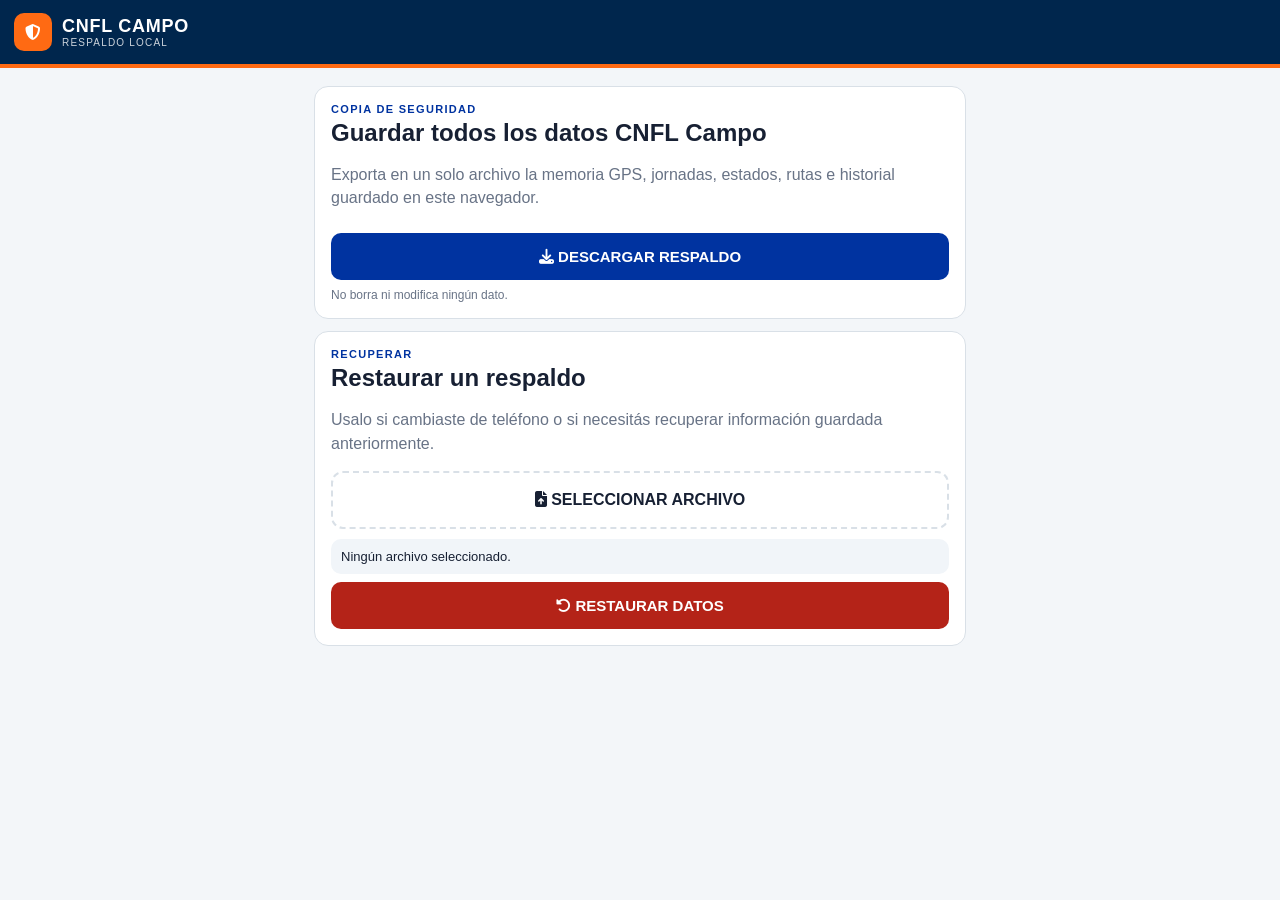
==== backup.html @ f6407574 "Add CNFL Campo backup screen" ====
<!DOCTYPE html>
<html lang="es">
<head>
<meta charset="UTF-8">
<meta name="viewport" content="width=device-width,initial-scale=1,viewport-fit=cover">
<title>CNFL Campo · Respaldo</title>
<meta name="theme-color" content="#00264D">
<link rel="stylesheet" href="campo.css?v=20261019-1">
<link rel="stylesheet" href="https://cdnjs.cloudflare.com/ajax/libs/font-awesome/6.5.0/css/all.min.css">
<style>
.back-shell{max-width:680px;margin:auto;padding:18px 14px 90px}.back-card{background:#fff;border:1px solid var(--line);border-radius:14px;padding:16px;margin-bottom:12px}.back-card h2{margin:4px 0 8px}.back-card p{color:var(--muted);line-height:1.45}.big-btn{width:100%;border:0;border-radius:10px;padding:15px;font-weight:900;font-size:15px;margin-top:8px}.primary{background:var(--blue);color:#fff}.danger{background:#B42318;color:#fff}.file-label{display:block;border:2px dashed var(--line);padding:18px;border-radius:12px;text-align:center;font-weight:800;cursor:pointer}.meta{font-size:12px;color:var(--muted);margin-top:8px}.status{padding:10px;border-radius:10px;background:#F1F5F9;margin-top:10px;font-size:13px}
</style>
</head>
<body>
<header class="topbar">
  <a href="campo.html" class="menu-btn" style="display:grid;place-items:center;text-decoration:none"><i class="fa-solid fa-arrow-left"></i></a>
  <div class="brand"><div class="brand-mark"><i class="fa-solid fa-shield-halved"></i></div><div><div class="brand-name">CNFL <span>CAMPO</span></div><div class="brand-sub">RESPALDO LOCAL</div></div></div>
</header>
<main class="back-shell">
  <section class="back-card">
    <div class="eyebrow">COPIA DE SEGURIDAD</div>
    <h2>Guardar todos los datos CNFL Campo</h2>
    <p>Exporta en un solo archivo la memoria GPS, jornadas, estados, rutas e historial guardado en este navegador.</p>
    <button class="big-btn primary" onclick="exportBackup()"><i class="fa-solid fa-download"></i> DESCARGAR RESPALDO</button>
    <div class="meta">No borra ni modifica ningún dato.</div>
  </section>
  <section class="back-card">
    <div class="eyebrow">RECUPERAR</div>
    <h2>Restaurar un respaldo</h2>
    <p>Usalo si cambiaste de teléfono o si necesitás recuperar información guardada anteriormente.</p>
    <label class="file-label"><input id="restoreFile" type="file" accept=".json,application/json" hidden onchange="prepareRestore(event)"><i class="fa-solid fa-file-arrow-up"></i> SELECCIONAR ARCHIVO</label>
    <div id="restoreStatus" class="status">Ningún archivo seleccionado.</div>
    <button id="restoreBtn" class="big-btn danger" disabled onclick="restoreBackup()"><i class="fa-solid fa-rotate-left"></i> RESTAURAR DATOS</button>
  </section>
</main>
<script src="backup.js?v=20261019-1"></script>
</body>
</html>
---- campo.css ----
:root{--navy:#00264D;--blue:#0033A0;--orange:#FF6A13;--bg:#F3F6F9;--card:#fff;--text:#172033;--muted:#687386;--line:#D9E0E7}
*{box-sizing:border-box}body{margin:0;background:var(--bg);color:var(--text);font-family:Arial,Helvetica,sans-serif}
.topbar{height:68px;background:var(--navy);color:#fff;display:flex;align-items:center;gap:12px;padding:0 14px;border-bottom:4px solid var(--orange);position:sticky;top:0;z-index:20}
.menu-btn{width:44px;height:44px;border:0;background:rgba(255,255,255,.1);color:#fff;border-radius:10px;font-size:20px}.brand{display:flex;align-items:center;gap:10px;flex:1}.brand-mark{width:38px;height:38px;border-radius:10px;background:var(--orange);display:grid;place-items:center}.brand-name{font-size:18px;font-weight:900;letter-spacing:.04em}.brand-sub{font-size:10px;opacity:.8;letter-spacing:.12em}.status-dot{width:10px;height:10px;border-radius:50%;background:#35C46A;box-shadow:0 0 0 4px rgba(53,196,106,.15)}
.drawer{position:fixed;left:0;top:0;bottom:0;width:min(82vw,320px);background:#fff;z-index:40;transform:translateX(-102%);transition:.2s ease;box-shadow:12px 0 30px rgba(0,0,0,.18);padding:18px 12px;display:flex;flex-direction:column}.drawer.open{transform:translateX(0)}.drawer-head{font-size:11px;font-weight:800;color:var(--muted);letter-spacing:.12em;padding:10px}.drawer-link{display:flex;align-items:center;gap:12px;padding:14px 12px;border-radius:10px;text-decoration:none;color:var(--text);font-weight:800}.drawer-link i{width:24px;color:var(--blue)}.drawer-link.active{background:#EEF4FF;color:var(--blue)}.drawer-spacer{flex:1}.scrim{display:none;position:fixed;inset:0;background:rgba(0,0,0,.35);z-index:30}.scrim.show{display:block}
.shell{max-width:760px;margin:auto;padding:18px 14px 90px}.hero{padding:8px 2px 14px}.eyebrow{font-size:11px;font-weight:900;letter-spacing:.12em;color:var(--blue)}.hero h1{font-size:30px;margin:6px 0}.hero p,.safety-card p{margin:0;color:var(--muted);font-size:14px;line-height:1.45}
.module-grid{display:grid;gap:12px}.module-card{display:grid;grid-template-columns:54px 1fr 24px;align-items:center;gap:12px;background:var(--card);border:1px solid var(--line);border-radius:14px;padding:16px;text-decoration:none;color:var(--text);min-height:88px;box-shadow:0 3px 12px rgba(29,53,87,.05)}.module-card.featured{border:2px solid var(--orange)}.module-icon{width:54px;height:54px;border-radius:14px;background:#EEF4FF;color:var(--blue);display:grid;place-items:center;font-size:22px}.featured .module-icon{background:#FFF1E8;color:var(--orange)}.module-copy{display:flex;flex-direction:column;gap:4px}.module-copy strong{font-size:18px}.module-copy span{font-size:13px;color:var(--muted)}.module-card>i{color:#9AA6B2}.safety-card{margin-top:18px;background:var(--navy);color:#fff;border-radius:14px;padding:16px;display:flex;gap:14px;align-items:center;justify-content:space-between}.safety-card .eyebrow{color:#9DD5FF}.safety-card p{color:#D9E5F0;margin-top:5px}.backup-btn{white-space:nowrap;background:var(--orange);color:#fff;text-decoration:none;font-weight:900;padding:12px 14px;border-radius:10px;font-size:12px}
@media(min-width:900px){.menu-btn,.scrim{display:none!important}.drawer{transform:none;top:68px;width:250px;box-shadow:none;border-right:1px solid var(--line);z-index:10}.shell{margin-left:270px;max-width:850px}.module-grid{grid-template-columns:1fr 1fr}.drawer-head{padding-top:0}}
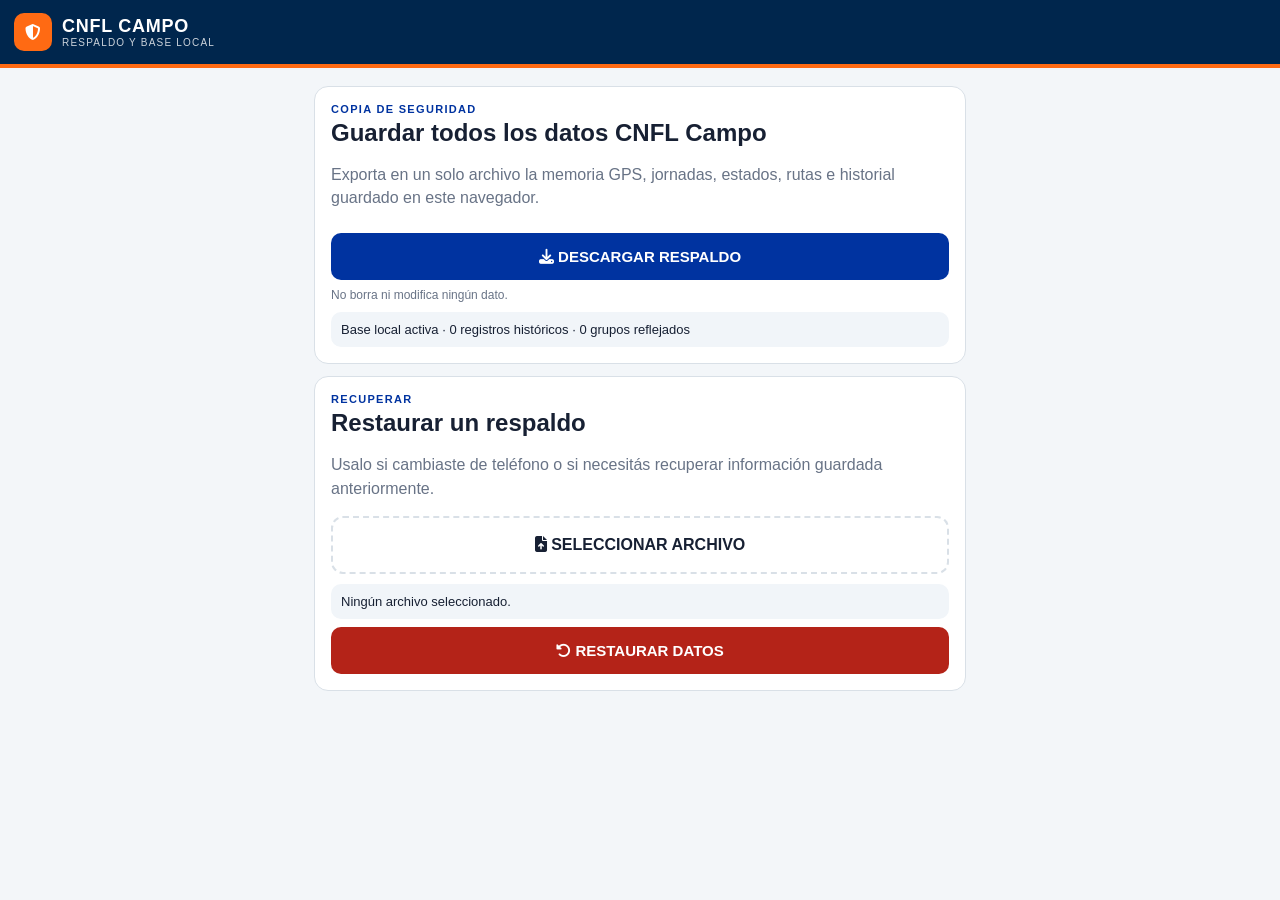
==== commit a8e152e3: "Show IndexedDB backup status" ====
--- a/backup.html
+++ b/backup.html
@@ -10,11 +10,12 @@
 <style>
 .back-shell{max-width:680px;margin:auto;padding:18px 14px 90px}.back-card{background:#fff;border:1px solid var(--line);border-radius:14px;padding:16px;margin-bottom:12px}.back-card h2{margin:4px 0 8px}.back-card p{color:var(--muted);line-height:1.45}.big-btn{width:100%;border:0;border-radius:10px;padding:15px;font-weight:900;font-size:15px;margin-top:8px}.primary{background:var(--blue);color:#fff}.danger{background:#B42318;color:#fff}.file-label{display:block;border:2px dashed var(--line);padding:18px;border-radius:12px;text-align:center;font-weight:800;cursor:pointer}.meta{font-size:12px;color:var(--muted);margin-top:8px}.status{padding:10px;border-radius:10px;background:#F1F5F9;margin-top:10px;font-size:13px}
 </style>
+  <script src="data-store.js?v=20261019-1"></script>
 </head>
 <body>
 <header class="topbar">
   <a href="campo.html" class="menu-btn" style="display:grid;place-items:center;text-decoration:none"><i class="fa-solid fa-arrow-left"></i></a>
-  <div class="brand"><div class="brand-mark"><i class="fa-solid fa-shield-halved"></i></div><div><div class="brand-name">CNFL <span>CAMPO</span></div><div class="brand-sub">RESPALDO LOCAL</div></div></div>
+  <div class="brand"><div class="brand-mark"><i class="fa-solid fa-shield-halved"></i></div><div><div class="brand-name">CNFL <span>CAMPO</span></div><div class="brand-sub">RESPALDO Y BASE LOCAL</div></div></div>
 </header>
 <main class="back-shell">
   <section class="back-card">
@@ -23,6 +24,7 @@
     <p>Exporta en un solo archivo la memoria GPS, jornadas, estados, rutas e historial guardado en este navegador.</p>
     <button class="big-btn primary" onclick="exportBackup()"><i class="fa-solid fa-download"></i> DESCARGAR RESPALDO</button>
     <div class="meta">No borra ni modifica ningún dato.</div>
+    <div id="databaseStatus" class="status">Verificando base histórica…</div>
   </section>
   <section class="back-card">
     <div class="eyebrow">RECUPERAR</div>
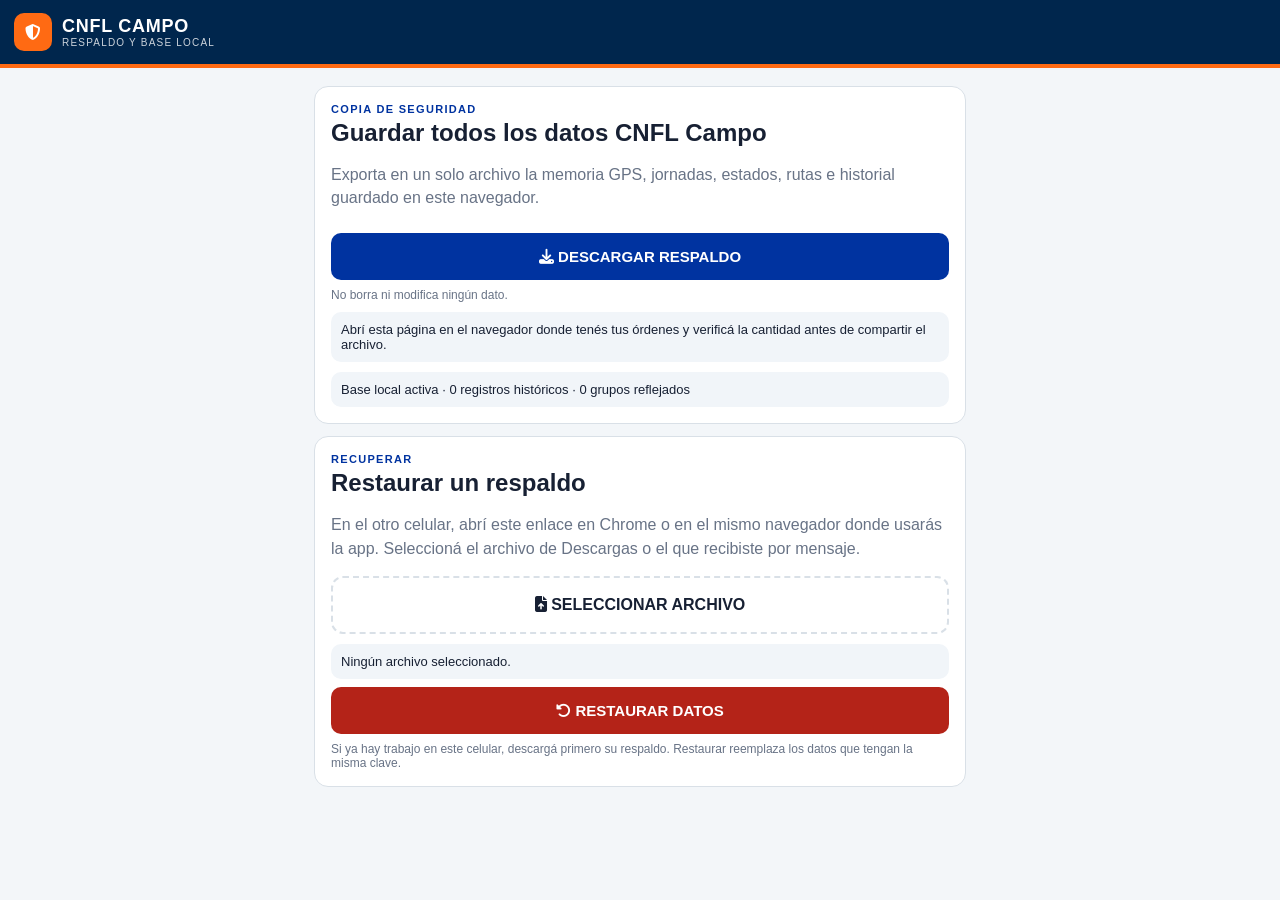
==== commit e3c00c5f: "Make mobile backup transfer verifiable and recoverable" ====
--- a/backup.html
+++ b/backup.html
@@ -1,6 +1,7 @@
 <!DOCTYPE html>
 <html lang="es">
 <head>
+  <meta name="robots" content="noindex,nofollow,noarchive" />
 <meta charset="UTF-8">
 <meta name="viewport" content="width=device-width,initial-scale=1,viewport-fit=cover">
 <title>CNFL Campo · Respaldo</title>
@@ -8,7 +9,7 @@
 <link rel="stylesheet" href="campo.css?v=20261019-1">
 <link rel="stylesheet" href="https://cdnjs.cloudflare.com/ajax/libs/font-awesome/6.5.0/css/all.min.css">
 <style>
-.back-shell{max-width:680px;margin:auto;padding:18px 14px 90px}.back-card{background:#fff;border:1px solid var(--line);border-radius:14px;padding:16px;margin-bottom:12px}.back-card h2{margin:4px 0 8px}.back-card p{color:var(--muted);line-height:1.45}.big-btn{width:100%;border:0;border-radius:10px;padding:15px;font-weight:900;font-size:15px;margin-top:8px}.primary{background:var(--blue);color:#fff}.danger{background:#B42318;color:#fff}.file-label{display:block;border:2px dashed var(--line);padding:18px;border-radius:12px;text-align:center;font-weight:800;cursor:pointer}.meta{font-size:12px;color:var(--muted);margin-top:8px}.status{padding:10px;border-radius:10px;background:#F1F5F9;margin-top:10px;font-size:13px}
+.back-shell{max-width:680px;margin:auto;padding:18px 14px 90px}.back-card{background:#fff;border:1px solid var(--line);border-radius:14px;padding:16px;margin-bottom:12px}.back-card h2{margin:4px 0 8px}.back-card p{color:var(--muted);line-height:1.45}.big-btn{width:100%;border:0;border-radius:10px;padding:15px;font-weight:900;font-size:15px;margin-top:8px}.primary{background:var(--blue);color:#fff}.danger{background:#B42318;color:#fff}.file-label{display:block;border:2px dashed var(--line);padding:18px;border-radius:12px;text-align:center;font-weight:800;cursor:pointer}.meta{font-size:12px;color:var(--muted);margin-top:8px}.status{padding:10px;border-radius:10px;background:#F1F5F9;margin-top:10px;font-size:13px;overflow-wrap:anywhere}.status.error{background:#FEF3F2;color:#912018}.status.success{background:#E7F6EC;color:#075A3C}.next-link{display:none;margin-top:12px;text-align:center;color:var(--blue);font-weight:800}
 </style>
   <script src="data-store.js?v=20261019-1"></script>
 </head>
@@ -24,17 +25,20 @@
     <p>Exporta en un solo archivo la memoria GPS, jornadas, estados, rutas e historial guardado en este navegador.</p>
     <button class="big-btn primary" onclick="exportBackup()"><i class="fa-solid fa-download"></i> DESCARGAR RESPALDO</button>
     <div class="meta">No borra ni modifica ningún dato.</div>
+    <div id="exportStatus" class="status" role="status">Abrí esta página en el navegador donde tenés tus órdenes y verificá la cantidad antes de compartir el archivo.</div>
     <div id="databaseStatus" class="status">Verificando base histórica…</div>
   </section>
   <section class="back-card">
     <div class="eyebrow">RECUPERAR</div>
     <h2>Restaurar un respaldo</h2>
-    <p>Usalo si cambiaste de teléfono o si necesitás recuperar información guardada anteriormente.</p>
-    <label class="file-label"><input id="restoreFile" type="file" accept=".json,application/json" hidden onchange="prepareRestore(event)"><i class="fa-solid fa-file-arrow-up"></i> SELECCIONAR ARCHIVO</label>
-    <div id="restoreStatus" class="status">Ningún archivo seleccionado.</div>
+    <p>En el otro celular, abrí este enlace en Chrome o en el mismo navegador donde usarás la app. Seleccioná el archivo de Descargas o el que recibiste por mensaje.</p>
+    <label class="file-label"><input id="restoreFile" type="file" hidden onchange="prepareRestore(event)"><i class="fa-solid fa-file-arrow-up"></i> SELECCIONAR ARCHIVO</label>
+    <div id="restoreStatus" class="status" role="status">Ningún archivo seleccionado.</div>
     <button id="restoreBtn" class="big-btn danger" disabled onclick="restoreBackup()"><i class="fa-solid fa-rotate-left"></i> RESTAURAR DATOS</button>
+    <a class="next-link" id="afterRestore" href="campo.html">ABRIR MIS TRABAJOS →</a>
+    <div class="meta">Si ya hay trabajo en este celular, descargá primero su respaldo. Restaurar reemplaza los datos que tengan la misma clave.</div>
   </section>
 </main>
-<script src="backup.js?v=20261019-1"></script>
+<script src="backup.js?v=20261028-2"></script>
 </body>
-</html>+</html>
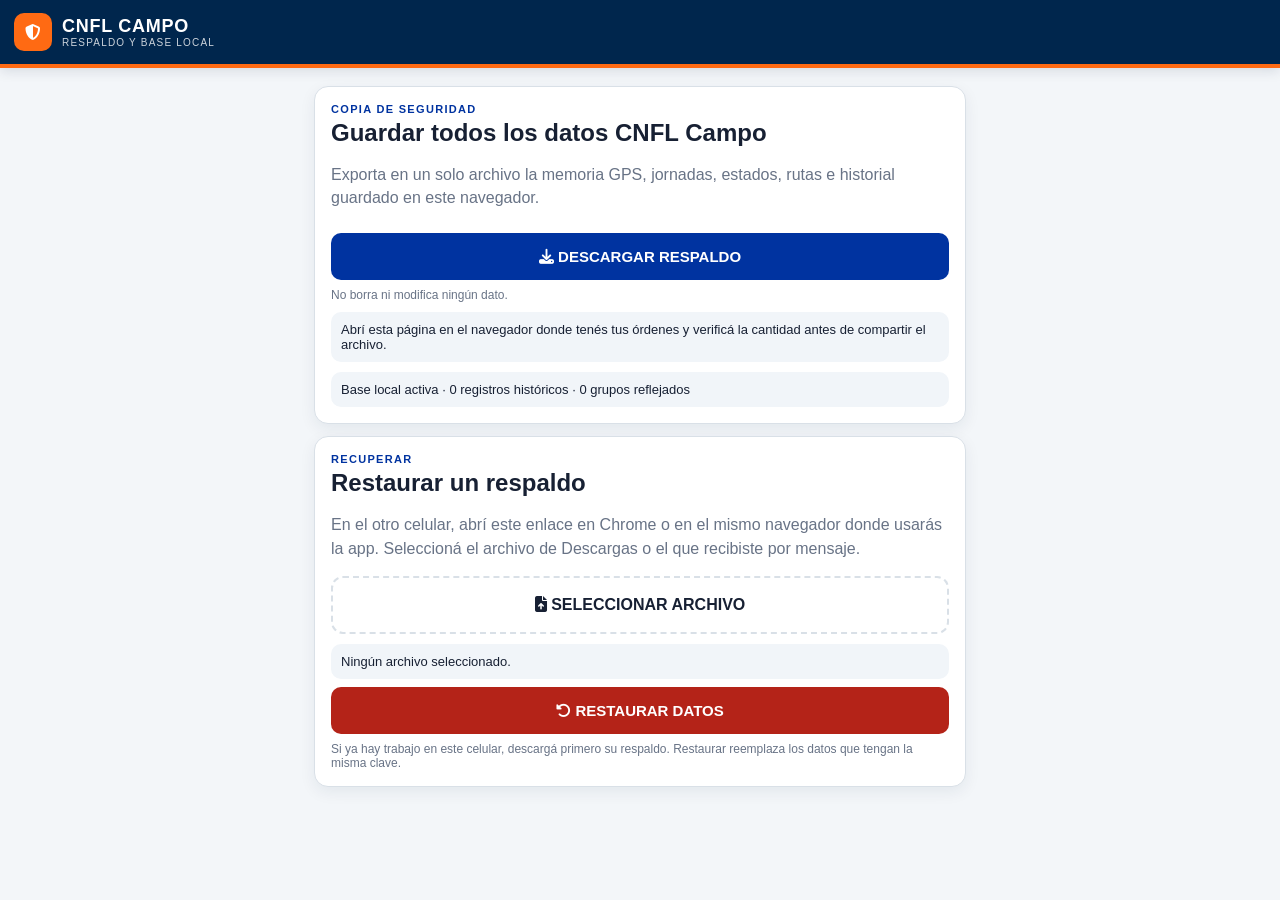
==== commit 65ee25d2: "Unify mobile work screens and simplify cuts closeout" ====
--- a/backup.html
+++ b/backup.html
@@ -7,13 +7,14 @@
 <title>CNFL Campo · Respaldo</title>
 <meta name="theme-color" content="#00264D">
 <link rel="stylesheet" href="campo.css?v=20261019-1">
+<link rel="stylesheet" href="campo-shell.css?v=20261028-design1">
 <link rel="stylesheet" href="https://cdnjs.cloudflare.com/ajax/libs/font-awesome/6.5.0/css/all.min.css">
 <style>
 .back-shell{max-width:680px;margin:auto;padding:18px 14px 90px}.back-card{background:#fff;border:1px solid var(--line);border-radius:14px;padding:16px;margin-bottom:12px}.back-card h2{margin:4px 0 8px}.back-card p{color:var(--muted);line-height:1.45}.big-btn{width:100%;border:0;border-radius:10px;padding:15px;font-weight:900;font-size:15px;margin-top:8px}.primary{background:var(--blue);color:#fff}.danger{background:#B42318;color:#fff}.file-label{display:block;border:2px dashed var(--line);padding:18px;border-radius:12px;text-align:center;font-weight:800;cursor:pointer}.meta{font-size:12px;color:var(--muted);margin-top:8px}.status{padding:10px;border-radius:10px;background:#F1F5F9;margin-top:10px;font-size:13px;overflow-wrap:anywhere}.status.error{background:#FEF3F2;color:#912018}.status.success{background:#E7F6EC;color:#075A3C}.next-link{display:none;margin-top:12px;text-align:center;color:var(--blue);font-weight:800}
 </style>
-  <script src="data-store.js?v=20261019-1"></script>
+  <script src="data-store.js?v=20261028-memory1"></script>
 </head>
-<body>
+<body class="cnfl-design">
 <header class="topbar">
   <a href="campo.html" class="menu-btn" style="display:grid;place-items:center;text-decoration:none"><i class="fa-solid fa-arrow-left"></i></a>
   <div class="brand"><div class="brand-mark"><i class="fa-solid fa-shield-halved"></i></div><div><div class="brand-name">CNFL <span>CAMPO</span></div><div class="brand-sub">RESPALDO Y BASE LOCAL</div></div></div>
@@ -39,6 +40,6 @@
     <div class="meta">Si ya hay trabajo en este celular, descargá primero su respaldo. Restaurar reemplaza los datos que tengan la misma clave.</div>
   </section>
 </main>
-<script src="backup.js?v=20261028-2"></script>
+<script src="backup.js?v=20261028-memory1"></script>
 </body>
 </html>
--- a/campo-shell.css
+++ b/campo-shell.css
@@ -0,0 +1,151 @@
+/* CNFL Campo · shell unificado para módulos existentes */
+:root{
+  --cnfl-shell-navy:#00264D;
+  --cnfl-shell-blue:#0033A0;
+  --cnfl-shell-orange:#FF6A13;
+  --cnfl-shell-bg:#F3F6F9;
+  --cnfl-shell-line:#D9E0E7;
+  --cnfl-shell-text:#172033;
+  --cnfl-shell-muted:#687386;
+}
+body.cnfl-unified{background:var(--cnfl-shell-bg)!important}
+.cnfl-global-menu{
+  position:fixed!important;left:10px!important;top:10px!important;z-index:1200!important;width:44px!important;height:44px!important;
+  border:1px solid rgba(255,255,255,.18)!important;border-radius:10px!important;
+  background:#07355F!important;color:#fff!important;display:grid!important;place-items:center!important;
+  font-size:22px!important;font-weight:900!important;line-height:1!important;padding:0!important;
+  box-shadow:0 2px 10px rgba(0,0,0,.24)!important;visibility:visible!important;opacity:1!important
+}
+.cnfl-global-drawer{
+  position:fixed;left:0;top:0;bottom:0;z-index:1100;width:min(84vw,320px);background:#fff;
+  transform:translateX(-104%);transition:transform .18s ease;box-shadow:14px 0 34px rgba(0,0,0,.22);
+  padding:18px 12px;display:flex;flex-direction:column;color:var(--cnfl-shell-text)
+}
+.cnfl-global-drawer.open{transform:translateX(0)}
+.cnfl-global-drawer .drawer-brand{display:flex;align-items:center;gap:10px;padding:4px 8px 18px}
+.cnfl-global-drawer .drawer-logo{width:38px;height:38px;border-radius:10px;background:var(--cnfl-shell-orange);color:#fff;display:grid;place-items:center}
+.cnfl-global-drawer .drawer-title{font-weight:900;font-size:17px;color:var(--cnfl-shell-navy)}
+.cnfl-global-drawer .drawer-sub{font-size:10px;letter-spacing:.10em;color:var(--cnfl-shell-muted);margin-top:2px}
+.cnfl-global-drawer .drawer-label{font-size:10px;font-weight:900;letter-spacing:.12em;color:var(--cnfl-shell-muted);padding:8px 10px}
+.cnfl-global-drawer a{display:flex;align-items:center;gap:12px;padding:14px 12px;margin:2px 0;border-radius:10px;text-decoration:none;color:var(--cnfl-shell-text);font-weight:800;font-size:15px}
+.cnfl-global-drawer a i{width:24px;text-align:center;color:var(--cnfl-shell-blue)}
+.cnfl-global-drawer a.active{background:#EEF4FF;color:var(--cnfl-shell-blue)}
+.cnfl-global-drawer .drawer-spacer{flex:1}
+.cnfl-global-scrim{position:fixed;inset:0;z-index:1050;background:rgba(0,0,0,.38);display:none}
+.cnfl-global-scrim.show{display:block}
+
+/* Quita el selector antiguo CORTES/LECTURA: ahora se cambia desde el menú lateral */
+body.cnfl-unified .mode-switch{display:none!important}
+
+/* Header consistente sin tocar la lógica propia de cada módulo */
+body.cnfl-module-cortes .app-header{
+  min-height:68px!important;background:var(--cnfl-shell-navy)!important;border-bottom:4px solid var(--cnfl-shell-orange)!important;
+  padding-left:64px!important
+}
+body.cnfl-module-cortes .brand-icon{background:var(--cnfl-shell-orange)!important}
+body.cnfl-module-cortes .brand-text p{letter-spacing:.08em!important}
+body.cnfl-module-demanda .topbar{
+  min-height:68px!important;background:var(--cnfl-shell-navy)!important;border-bottom:4px solid var(--cnfl-shell-orange)!important;
+  padding-left:64px!important
+}
+body.cnfl-module-demanda .brand-mark{background:var(--cnfl-shell-orange)!important}
+body.cnfl-module-demanda .brand-sub{letter-spacing:.08em!important}
+body.cnfl-module-residencial .topbar,
+body.cnfl-module-notificaciones .topbar{
+  min-height:68px!important;background:var(--cnfl-shell-navy)!important;border-bottom:4px solid var(--cnfl-shell-orange)!important;
+  padding-left:64px!important
+}
+body.cnfl-module-residencial .brand-mark{background:var(--cnfl-shell-orange)!important}
+body.cnfl-module-residencial .brand-sub{letter-spacing:.08em!important}
+
+/* Simplificación visual: menos ruido, controles grandes */
+body.cnfl-unified button,
+body.cnfl-unified a[class*="btn"]{min-height:44px}
+body.cnfl-module-cortes .main-container,
+body.cnfl-module-demanda .shell{max-width:760px!important;margin-left:auto!important;margin-right:auto!important}
+body.cnfl-module-cortes .quick-stats-bar,
+body.cnfl-module-demanda .stats-grid{border-radius:12px!important;overflow:hidden}
+body.cnfl-module-cortes .card-panel,
+body.cnfl-module-demanda .summary-card,
+body.cnfl-module-demanda .route-head{border-radius:12px!important}
+
+/* Etiqueta clara del módulo actual */
+.cnfl-module-chip{
+  position:sticky;top:0;z-index:8;background:#fff;border-bottom:1px solid var(--cnfl-shell-line);
+  padding:8px 14px;font-size:11px;font-weight:900;letter-spacing:.10em;color:var(--cnfl-shell-blue);
+  text-align:center
+}
+
+@media(min-width:900px){
+  .cnfl-global-menu{left:18px}
+  .cnfl-global-drawer{width:250px}
+}
+
+
+/* Menú principal siempre visible dentro de la cabecera móvil */
+.topbar .cnfl-global-menu.cnfl-menu-in-header,
+.app-header .cnfl-global-menu.cnfl-menu-in-header{
+  position:static!important;
+  left:auto!important;
+  top:auto!important;
+  flex:0 0 44px!important;
+  margin:0 8px 0 0!important;
+  z-index:1!important;
+  align-self:center!important;
+}
+body.cnfl-module-residencial .topbar,
+body.cnfl-module-demanda .topbar,
+body.cnfl-module-notificaciones .topbar{
+  padding-left:12px!important;
+}
+body.cnfl-module-cortes .app-header{
+  padding-left:12px!important;
+}
+
+/* Lenguaje visual común en móvil; cada módulo conserva sus campos y acciones. */
+body.cnfl-unified{color:var(--cnfl-shell-text)}
+body.cnfl-unified .cnfl-module-chip{background:#E8F0F8;color:#0033A0;position:relative;top:auto;padding:9px 14px;font-size:11px}
+body.cnfl-unified .topbar,
+body.cnfl-unified .app-header{box-shadow:0 3px 12px rgba(0,27,57,.12)}
+body.cnfl-module-notificaciones header{padding-left:12px!important;min-height:68px;display:flex;flex-direction:column;align-items:flex-start;justify-content:center}
+body.cnfl-module-notificaciones header .cnfl-menu-in-header{position:absolute!important;left:12px!important;top:10px!important;margin:0!important}
+body.cnfl-module-notificaciones header>b,
+body.cnfl-module-notificaciones header>.sub{margin-left:55px}
+body.cnfl-unified .cnfl-global-menu{border-radius:12px!important}
+body.cnfl-unified .cnfl-global-drawer a{min-height:48px;border-radius:12px}
+body.cnfl-unified .cnfl-global-drawer a:focus-visible,
+body.cnfl-unified button:focus-visible,
+body.cnfl-unified a:focus-visible{outline:3px solid #FF6A13;outline-offset:2px}
+body.cnfl-module-cortes .card-panel,
+body.cnfl-module-demanda .summary-card,
+body.cnfl-module-residencial .summary-card,
+body.cnfl-module-residencial .card,
+body.cnfl-module-notificaciones .panel,
+body.cnfl-module-notificaciones .card,
+body.cnfl-module-mapa .selected-panel,
+body.cnfl-module-hoy .task{
+  border-radius:14px!important;
+  box-shadow:0 5px 16px rgba(0,38,77,.07)
+}
+body.cnfl-module-demanda .reading-card,
+body.cnfl-module-residencial .reading-card,
+body.cnfl-module-demanda .reading-list-item,
+body.cnfl-module-residencial .reading-list-item{border-radius:14px!important;overflow:hidden;box-shadow:0 5px 16px rgba(0,38,77,.07)}
+body.cnfl-unified input:not([type=file]),
+body.cnfl-unified select,
+body.cnfl-unified textarea{font-size:16px;max-width:100%}
+body.cnfl-module-cortes .bottom-nav,
+body.cnfl-module-demanda .bottom-nav,
+body.cnfl-module-residencial .bottom-nav{padding-bottom:max(10px,env(safe-area-inset-bottom))}
+@media(max-width:420px){
+  body.cnfl-module-cortes .main-container{padding:12px 12px 98px}
+  body.cnfl-module-cortes .brand-text h1{font-size:17px}
+  body.cnfl-module-notificaciones header .sub{font-size:10px;line-height:1.3}
+}
+
+body.cnfl-design .topbar{box-shadow:0 3px 12px rgba(0,27,57,.12)}
+body.cnfl-design .module-card,
+body.cnfl-design .back-card{border-radius:14px;box-shadow:0 5px 16px rgba(0,38,77,.07)}
+body.cnfl-design button:focus-visible,
+body.cnfl-design a:focus-visible{outline:3px solid #FF6A13;outline-offset:2px}
+body.cnfl-design input:not([type=file]){font-size:16px}
